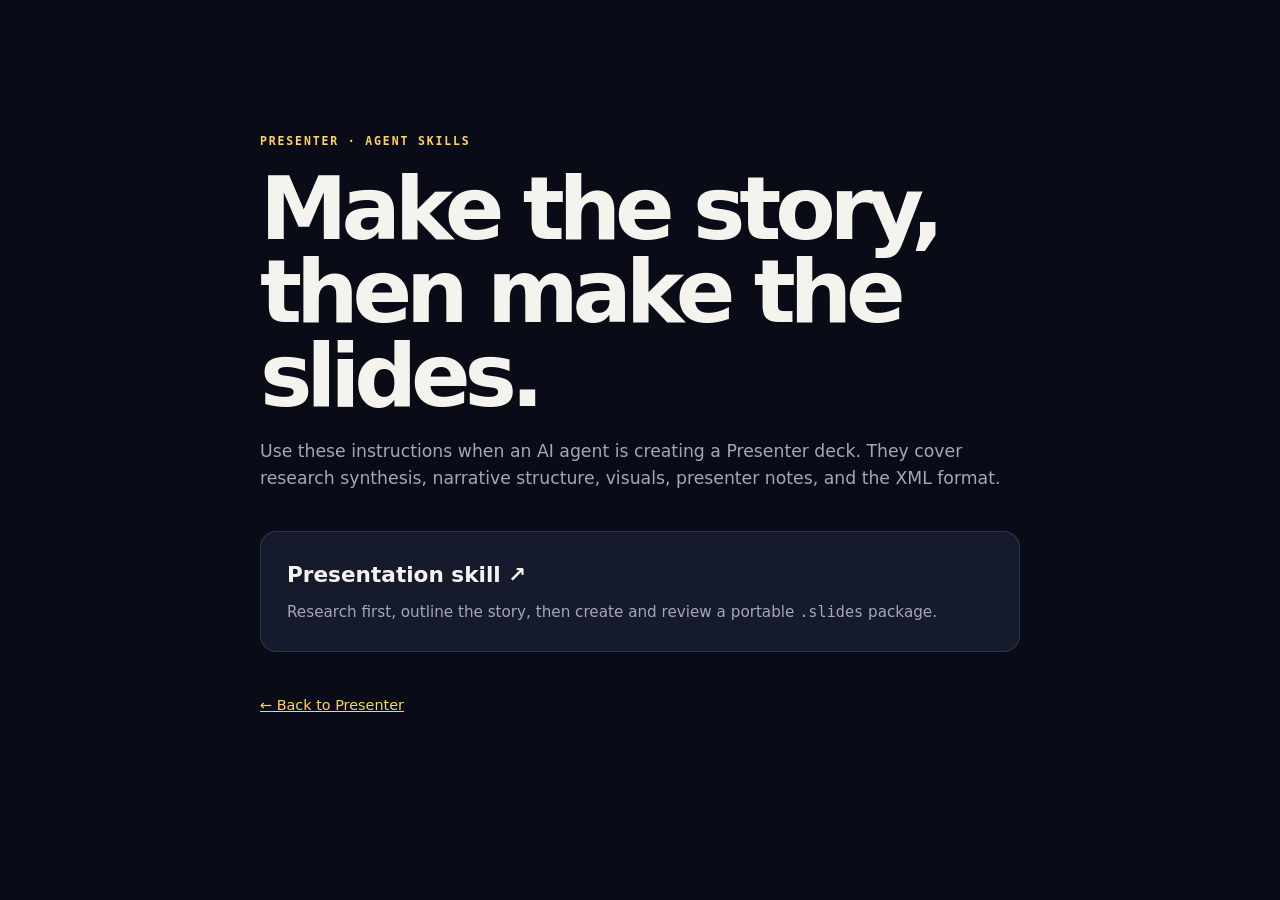
==== docs/skills/index.html @ 6c7709ad "Updated website layout" ====
<!doctype html>
<html lang="en">
<head>
<meta charset="utf-8">
<meta name="viewport" content="width=device-width,initial-scale=1">
<title>Presenter Skills</title>
<style>
:root{--ink:#f5f3ee;--muted:#a5a7b5;--night:#090c16;--yellow:#ffd166;--line:rgba(255,255,255,.12)}
*{box-sizing:border-box}body{margin:0;background:var(--night);color:var(--ink);font:16px/1.6 system-ui,-apple-system,"Segoe UI",sans-serif}main{width:min(760px,calc(100% - 40px));margin:0 auto;padding:15vh 0}a{color:var(--yellow)}.eyebrow{color:var(--yellow);font:700 .72rem/1.2 ui-monospace,monospace;letter-spacing:.16em;text-transform:uppercase}h1{margin:18px 0 20px;font-size:clamp(3rem,8vw,5.5rem);line-height:.95;letter-spacing:-.07em}p{color:var(--muted);font-size:1.08rem}.skill{display:block;margin-top:38px;padding:26px;border:1px solid var(--line);border-radius:16px;background:#151a2d;text-decoration:none}.skill h2{margin:0 0 8px;color:var(--ink);font-size:1.35rem}.skill p{margin:0;font-size:.95rem}.back{display:inline-block;margin-top:42px;font-size:.9rem}
</style>
</head>
<body><main>
<div class="eyebrow">Presenter · agent skills</div>
<h1>Make the story, then make the slides.</h1>
<p>Use these instructions when an AI agent is creating a Presenter deck. They cover research synthesis, narrative structure, visuals, presenter notes, and the XML format.</p>
<a class="skill" href="presentation.md"><h2>Presentation skill ↗</h2><p>Research first, outline the story, then create and review a portable <code>.slides</code> package.</p></a>
<a class="back" href="../">← Back to Presenter</a>
</main></body>
</html>
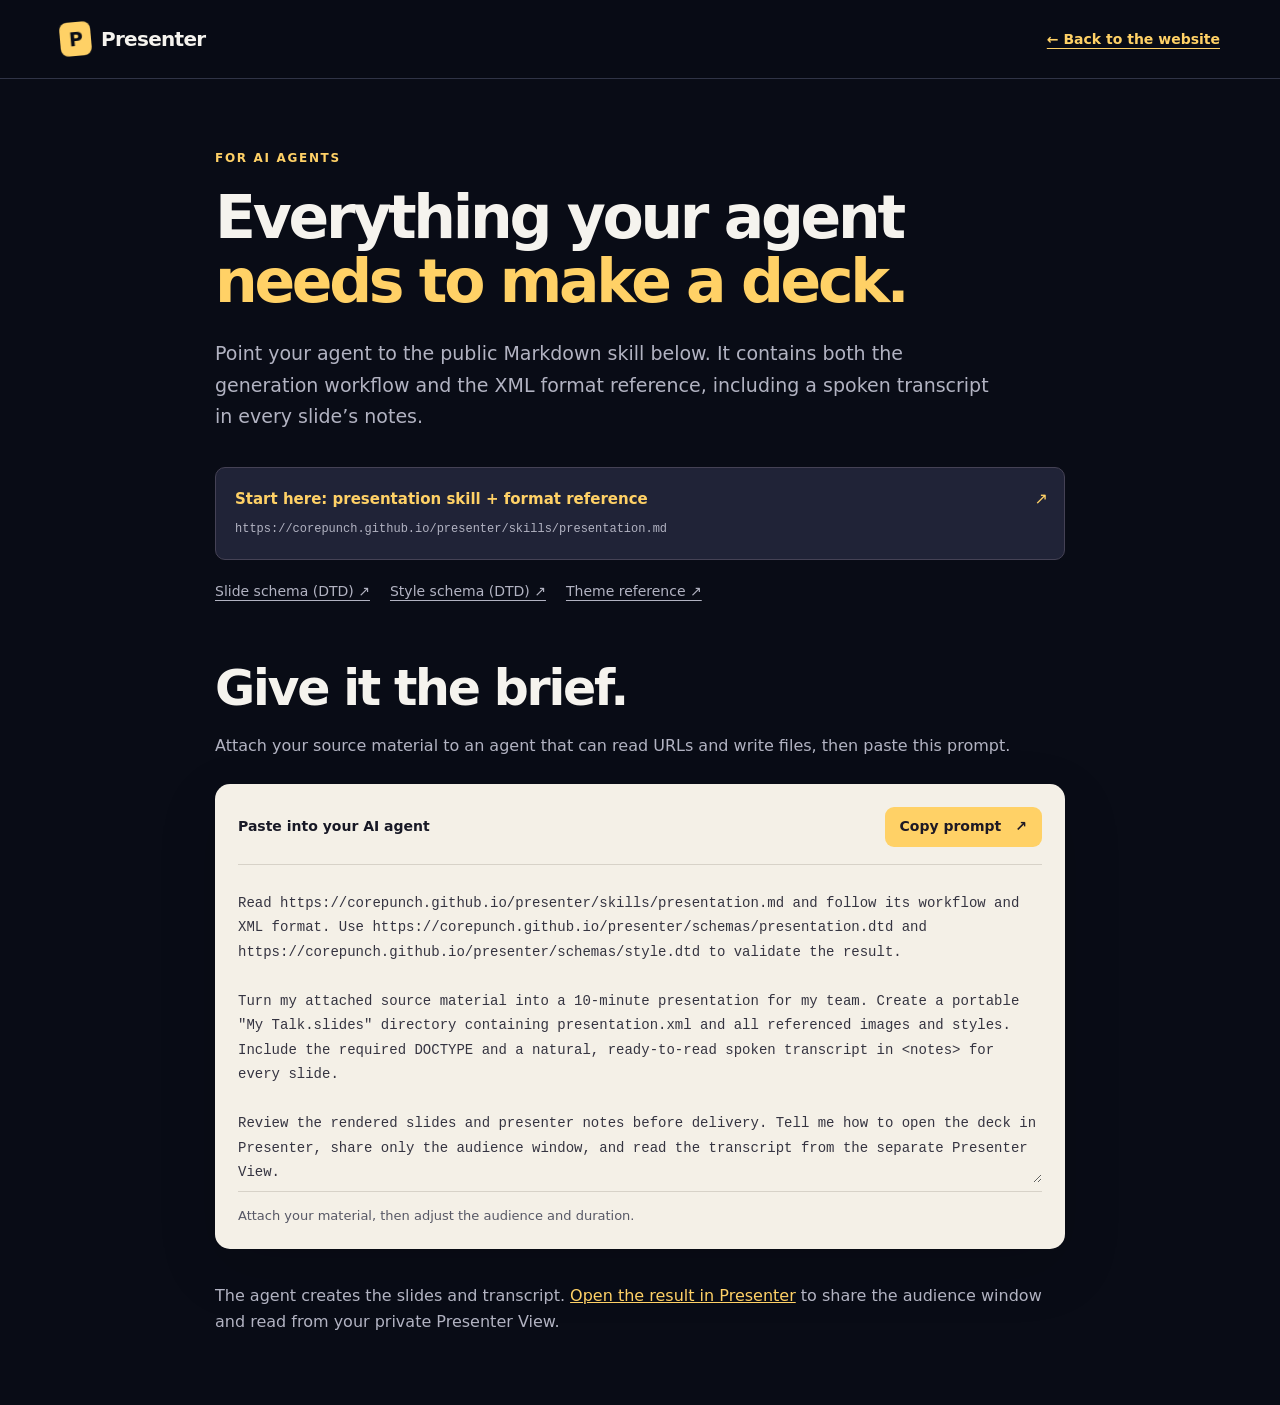
==== commit bb5c8589: "Clarify AI presentation workflow and publish agent references" ====
--- a/docs/skills/index.html
+++ b/docs/skills/index.html
@@ -1,19 +1,34 @@
 <!doctype html>
 <html lang="en">
 <head>
-<meta charset="utf-8">
-<meta name="viewport" content="width=device-width,initial-scale=1">
-<title>Presenter Skills</title>
-<style>
-:root{--ink:#f5f3ee;--muted:#a5a7b5;--night:#090c16;--yellow:#ffd166;--line:rgba(255,255,255,.12)}
-*{box-sizing:border-box}body{margin:0;background:var(--night);color:var(--ink);font:16px/1.6 system-ui,-apple-system,"Segoe UI",sans-serif}main{width:min(760px,calc(100% - 40px));margin:0 auto;padding:15vh 0}a{color:var(--yellow)}.eyebrow{color:var(--yellow);font:700 .72rem/1.2 ui-monospace,monospace;letter-spacing:.16em;text-transform:uppercase}h1{margin:18px 0 20px;font-size:clamp(3rem,8vw,5.5rem);line-height:.95;letter-spacing:-.07em}p{color:var(--muted);font-size:1.08rem}.skill{display:block;margin-top:38px;padding:26px;border:1px solid var(--line);border-radius:16px;background:#151a2d;text-decoration:none}.skill h2{margin:0 0 8px;color:var(--ink);font-size:1.35rem}.skill p{margin:0;font-size:.95rem}.back{display:inline-block;margin-top:42px;font-size:.9rem}
-</style>
+  <meta charset="utf-8">
+  <meta name="viewport" content="width=device-width,initial-scale=1">
+  <title>Presenter — AI agent skill and format reference</title>
+  <meta name="description" content="Public instructions for AI agents creating Presenter decks: presentation skill, XML format reference, slide and style schemas, and a copyable generation prompt.">
+  <link rel="icon" href="../favicon.svg" type="image/svg+xml">
+  <link rel="stylesheet" href="../site.css">
+  <script src="../site.js" defer></script>
 </head>
-<body><main>
-<div class="eyebrow">Presenter · agent skills</div>
-<h1>Make the story, then make the slides.</h1>
-<p>Use these instructions when an AI agent is creating a Presenter deck. They cover research synthesis, narrative structure, visuals, presenter notes, and the XML format.</p>
-<a class="skill" href="presentation.md"><h2>Presentation skill ↗</h2><p>Research first, outline the story, then create and review a portable <code>.slides</code> package.</p></a>
-<a class="back" href="../">← Back to Presenter</a>
-</main></body>
+<body>
+<a class="skip-link" href="#main">Skip to content</a>
+<nav aria-label="Main navigation"><div class="wrap nav-inner"><a class="brand" href="../"><span class="mark" aria-hidden="true">P</span>Presenter</a><a class="text-link" href="../">← Back to the website</a></div></nav>
+<main id="main" class="resources-page wrap">
+  <p class="eyebrow">For AI agents</p><h1>Everything your agent<br><em>needs to make a deck.</em></h1>
+  <p class="lead">Point your agent to the public Markdown skill below. It contains both the generation workflow and the XML format reference, including a spoken transcript in every slide’s notes.</p>
+  <a class="resource-link" href="presentation.md"><span>Start here: presentation skill + format reference</span><code>https://corepunch.github.io/presenter/skills/presentation.md</code><span aria-hidden="true">↗</span></a>
+  <div class="resource-links"><a href="../schemas/presentation.dtd">Slide schema (DTD) ↗</a><a href="../schemas/style.dtd">Style schema (DTD) ↗</a><a href="../themes.md">Theme reference ↗</a></div>
+  <div class="resources-prompt"><h2>Give it the brief.</h2><p>Attach your source material to an agent that can read URLs and write files, then paste this prompt.</p><div class="prompt-card">
+  <div class="card-top"><span>Paste into your AI agent</span><button class="button small primary" type="button" data-copy="agent-prompt">Copy prompt <span aria-hidden="true">↗</span></button></div>
+  <label class="sr-only" for="agent-prompt">Presentation generation prompt</label>
+  <textarea id="agent-prompt" readonly spellcheck="false">Read https://corepunch.github.io/presenter/skills/presentation.md and follow its workflow and XML format. Use https://corepunch.github.io/presenter/schemas/presentation.dtd and https://corepunch.github.io/presenter/schemas/style.dtd to validate the result.
+
+Turn my attached source material into a 10-minute presentation for my team. Create a portable &quot;My Talk.slides&quot; directory containing presentation.xml and all referenced images and styles. Include the required DOCTYPE and a natural, ready-to-read spoken transcript in &lt;notes&gt; for every slide.
+
+Review the rendered slides and presenter notes before delivery. Tell me how to open the deck in Presenter, share only the audience window, and read the transcript from the separate Presenter View.</textarea>
+  <p class="prompt-hint">Attach your material, then adjust the audience and duration.</p>
+</div></div>
+  <p class="resource-footer">The agent creates the slides and transcript. <a href="../#start">Open the result in Presenter</a> to share the audience window and read from your private Presenter View.</p>
+</main>
+<p id="copy-status" class="copy-status" role="status" aria-live="polite"></p>
+</body>
 </html>
--- a/docs/site.css
+++ b/docs/site.css
@@ -0,0 +1,178 @@
+:root {
+  --ink: #f5f3ee;
+  --muted: #b2b3c2;
+  --night: #090c16;
+  --panel: #161a2a;
+  --paper: #f4f0e7;
+  --paper-ink: #181926;
+  --paper-muted: #575866;
+  --line: #303446;
+  --yellow: #ffd166;
+  --cyan: #6ee7df;
+}
+* { box-sizing: border-box; margin: 0; }
+html { scroll-behavior: smooth; scroll-padding-top: 100px; }
+body { background: var(--night); color: var(--ink); font: 16px/1.6 Inter, ui-sans-serif, system-ui, -apple-system, "Segoe UI", sans-serif; -webkit-font-smoothing: antialiased; }
+a { color: inherit; text-decoration: none; }
+button, textarea { font: inherit; }
+button { cursor: pointer; }
+a, button { -webkit-tap-highlight-color: transparent; }
+a:focus-visible, button:focus-visible, textarea:focus-visible { outline: 3px solid var(--cyan); outline-offset: 5px; }
+.light a:focus-visible { outline-color: #5a407d; }
+img { display: block; max-width: 100%; height: auto; }
+.wrap { width: min(1160px, calc(100% - 64px)); margin-inline: auto; }
+.sr-only { position: absolute; width: 1px; height: 1px; padding: 0; margin: -1px; overflow: hidden; clip-path: inset(50%); white-space: nowrap; border: 0; }
+.skip-link { position: fixed; top: -100px; left: 20px; z-index: 20; padding: 12px 20px; background: var(--yellow); color: var(--night); }
+.skip-link:focus { top: 12px; }
+nav { position: sticky; top: 0; z-index: 10; background: rgba(9, 12, 22, .95); border-bottom: 1px solid var(--line); backdrop-filter: blur(18px); }
+.nav-inner { min-height: 78px; display: flex; justify-content: space-between; align-items: center; gap: 24px; }
+.brand { display: inline-flex; align-items: center; gap: 10px; font-size: 20px; font-weight: 800; letter-spacing: -.7px; }
+.mark { display: grid; place-items: center; width: 31px; height: 34px; border-radius: 8px; background: var(--yellow); color: var(--night); font-size: 19px; transform: rotate(-5deg); }
+.navlinks { display: flex; align-items: center; gap: 28px; font-size: 14px; font-weight: 600; }
+.navlinks > a:not(.button):hover, footer a:hover { color: var(--yellow); }
+.button { display: inline-flex; justify-content: center; align-items: center; gap: 14px; min-height: 48px; padding: 12px 22px; border: 1px solid transparent; border-radius: 9px; font-size: 15px; font-weight: 700; line-height: 1.4; transition: background .15s, transform .15s; }
+.button:hover { transform: translateY(-2px); }
+.primary { background: var(--yellow); color: #1e1925; }
+.primary:hover { background: #ffe19a; }
+.ghost { border-color: #505367; background: transparent; color: var(--ink); }
+.ghost:hover { background: #24283a; }
+.small { min-height: 40px; padding: 9px 14px; font-size: 14px; }
+.eyebrow { color: var(--yellow); font-size: 12px; font-weight: 750; letter-spacing: .14em; text-transform: uppercase; }
+.hero { padding: 64px 0 40px; background: radial-gradient(ellipse at 50% 42%, #282138 0, transparent 63%); }
+.hero-copy { text-align: center; max-width: 850px; margin-inline: auto; }
+h1 { font-size: clamp(40px, 5.5vw, 72px); line-height: 1.06; letter-spacing: -.055em; font-weight: 750; }
+h1 em { color: var(--yellow); font-style: normal; }
+.hero h1 { margin: 19px 0 22px; }
+.lead { max-width: 660px; color: var(--muted); font-size: 19px; line-height: 1.65; }
+.hero .lead { margin: auto; }
+.hero-promise { margin-top: 8px; font-size: 19px; }
+.actions { display: flex; justify-content: center; flex-wrap: wrap; gap: 12px; margin-top: 26px; }
+.fineprint { margin-top: 16px; color: var(--muted); font-size: 13px; }
+.window-pair { display: grid; grid-template-columns: 1.45fr 1fr; gap: 26px; align-items: start; margin-top: 44px; }
+.window-demo { min-width: 0; }
+.window-demo figcaption { display: flex; align-items: center; gap: 12px; margin-bottom: 15px; text-align: left; }
+.window-number { color: var(--cyan); font: 500 24px/1 ui-monospace, monospace; letter-spacing: -.06em; }
+.notes-demo .window-number { color: var(--yellow); }
+.window-demo figcaption strong { display: block; font-size: 17px; font-weight: 650; }
+.window-demo figcaption div > span { display: block; color: var(--muted); font-size: 14px; }
+.badge { margin-left: auto; padding: 4px 9px; border: 1px solid; border-radius: 5px; font-size: 12px; white-space: nowrap; }
+.shared { color: var(--cyan); border-color: #335552; background: #172b2e; }
+.private { color: var(--yellow); border-color: #5d4e32; background: #2a2530; }
+.app-frame { overflow: hidden; border: 1px solid #4e4b61; border-radius: 11px; box-shadow: 0 20px 50px #0004; background: #1e1e29; }
+.window-bar { display: flex; align-items: center; gap: 14px; height: 32px; padding: 0 12px; background: #282635; color: #d2cddd; font-size: 12px; }
+.window-dots { color: #8b839b; font-size: 10px; letter-spacing: 2px; }
+.app-frame img { width: 100%; }
+.sharing-tip { max-width: 760px; margin: 25px auto 0; text-align: center; color: var(--muted); font-size: 14px; }
+.sharing-tip strong { color: var(--ink); }
+section { padding: 88px 0; }
+.light { background: var(--paper); color: var(--paper-ink); }
+.light .eyebrow { color: #7e442a; }
+h2 { font-size: clamp(34px, 4vw, 49px); letter-spacing: -.045em; line-height: 1.12; font-weight: 700; }
+.section-heading { max-width: 650px; margin-bottom: 44px; }
+.section-heading h2, .agent-copy h2, .start-grid h2 { margin: 15px 0 20px; }
+.section-heading > p:last-child { color: var(--paper-muted); font-size: 18px; }
+.steps-grid { display: grid; grid-template-columns: repeat(3, 1fr); gap: 35px; }
+.workflow-step { border-top: 1px solid #cbc6bc; padding-top: 22px; }
+.step-number { color: #7e442a; font: 600 12px/1.4 ui-monospace, monospace; letter-spacing: .07em; }
+h3 { font-size: 21px; line-height: 1.3; letter-spacing: -.025em; }
+.workflow-step h3 { margin: 19px 0 13px; max-width: 270px; }
+.workflow-step p { color: var(--paper-muted); }
+.text-link { display: inline-block; color: var(--yellow); font-size: 14px; font-weight: 650; text-decoration: underline; text-underline-offset: 4px; }
+.text-link:hover, .resource-links a:hover { text-decoration-thickness: 2px; }
+.workflow-step .text-link, .step-detail { margin-top: 22px; color: #663875; font-size: 14px; }
+.step-detail { display: block; }
+.agent-section { background: #111423; }
+.agent-grid { display: grid; grid-template-columns: 1fr 1.05fr; gap: 64px; align-items: start; }
+.agent-copy > p:not(.eyebrow) { color: var(--muted); margin-bottom: 16px; }
+.agent-copy strong { color: var(--ink); font-weight: 600; }
+.resource-link { position: relative; display: block; padding: 19px 36px 19px 19px; margin-top: 28px; background: #202337; border: 1px solid #454255; border-radius: 10px; }
+.resource-link:hover { background: #292c42; border-color: var(--yellow); }
+.resource-link > span:first-child { color: var(--yellow); display: block; font-size: 15px; font-weight: 650; }
+.resource-link code { display: block; overflow-wrap: anywhere; margin-top: 8px; font: 12px/1.7 ui-monospace, monospace; color: var(--muted); }
+.resource-link > span:last-child { position: absolute; top: 18px; right: 16px; color: var(--yellow); }
+.resource-links { display: flex; flex-wrap: wrap; gap: 10px 20px; margin-top: 20px; }
+.resource-links a { color: var(--muted); font-size: 14px; text-decoration: underline; text-underline-offset: 4px; }
+.prompt-card { min-width: 0; background: var(--paper); color: var(--paper-ink); padding: 23px; border-radius: 15px; box-shadow: 0 20px 60px #0002; }
+.card-top { display: flex; align-items: center; justify-content: space-between; gap: 14px; padding-bottom: 17px; border-bottom: 1px solid #d7d2c8; font-size: 14px; font-weight: 650; }
+.prompt-card textarea { display: block; width: 100%; min-height: 390px; resize: vertical; border: 0; border-radius: 4px; padding: 18px 0 0; margin: 8px 0; background: transparent; color: #353441; font: 14px/1.75 ui-monospace, SFMono-Regular, Consolas, monospace; }
+.prompt-card textarea:focus-visible { outline-color: #663875; }
+.prompt-hint { padding-top: 14px; border-top: 1px solid #d7d2c8; color: var(--paper-muted); font-size: 13px; }
+.feature-grid { display: grid; grid-template-columns: repeat(3, 1fr); gap: 38px; }
+.feature-icon { display: grid; place-items: center; width: 43px; height: 43px; margin-bottom: 19px; border-radius: 10px; color: #684278; background: #e3dbe7; font-size: 20px; font-weight: 700; }
+.feature-grid h3 { margin-bottom: 12px; }
+.feature-grid p { color: var(--paper-muted); }
+.start-grid { display: grid; grid-template-columns: .85fr 1.15fr; gap: 80px; }
+.section-intro { margin: 24px 0 20px; color: var(--muted); }
+.install-steps { display: grid; gap: 30px; padding-left: 25px; }
+.install-steps li { padding-left: 8px; }
+.install-steps li::marker { color: var(--yellow); font-weight: 700; }
+.install-steps h3 { font-size: 18px; margin-bottom: 8px; }
+.install-steps p { color: var(--muted); }
+.install-steps p a { text-decoration: underline; text-underline-offset: 3px; color: var(--ink); }
+.command { display: flex; align-items: center; gap: 12px; padding: 12px; margin: 14px 0; background: #1b1e30; border: 1px solid var(--line); border-radius: 8px; }
+.command code { flex: 1; min-width: 0; font: 13px/1.7 ui-monospace, monospace; overflow-wrap: anywhere; color: #e9d9a1; }
+.command button { flex-shrink: 0; }
+footer { padding: 32px 0; border-top: 1px solid var(--line); }
+.footer-inner { display: flex; align-items: center; flex-wrap: wrap; gap: 24px; }
+footer p { color: var(--muted); font-size: 14px; }
+footer .footer-inner > div { display: flex; flex-wrap: wrap; gap: 20px; margin-left: auto; color: var(--muted); font-size: 14px; }
+.copy-status { position: fixed; bottom: 22px; left: 50%; z-index: 20; transform: translateX(-50%); width: max-content; max-width: calc(100% - 32px); padding: 12px 18px; border-radius: 9px; color: var(--night); background: var(--yellow); box-shadow: 0 4px 20px #0005; font-size: 14px; }
+.copy-status:empty { display: none; }
+.resources-page { max-width: 850px; padding-block: 70px; }
+.resources-page h1 { margin: 18px 0 25px; font-size: clamp(35px, 5vw, 60px); }
+.resources-page .lead { max-width: 780px; }
+.resources-page .resource-link { margin-top: 35px; }
+.resources-prompt { margin-top: 60px; }
+.resources-prompt > p { color: var(--muted); margin: 16px 0 25px; }
+.resources-prompt textarea { min-height: 310px; }
+.resource-footer { margin-top: 34px; color: var(--muted); }
+.resource-footer a { color: var(--yellow); text-decoration: underline; }
+@media (max-width: 960px) {
+  .agent-grid, .start-grid { gap: 36px; }
+  .window-pair { gap: 18px; grid-template-columns: 1.2fr 1fr; }
+  .badge { display: none; }
+  .steps-grid, .feature-grid { gap: 24px; }
+  .prompt-card { padding: 18px; }
+  .prompt-card textarea { min-height: 490px; }
+  .resources-prompt textarea { min-height: 340px; }
+}
+@media (max-width: 720px) {
+  .wrap { width: calc(100% - 40px); }
+  .nav-inner { min-height: 68px; gap: 15px; }
+  .navlinks { gap: 15px; }
+  .desktop-link { display: none; }
+  .hero { padding-top: 46px; }
+  .hero .eyebrow { font-size: 10px; }
+  .lead, .hero-promise { font-size: 17px; }
+  .window-pair { grid-template-columns: 1fr; gap: 25px; margin-top: 38px; }
+  .window-demo figcaption strong { font-size: 16px; }
+  .badge { display: inline; }
+  .window-pair .notes-demo { width: min(100%, 460px); margin-left: auto; }
+  section { padding: 64px 0; }
+  .steps-grid, .feature-grid, .agent-grid, .start-grid { grid-template-columns: 1fr; gap: 34px; }
+  .section-heading { margin-bottom: 32px; }
+  .workflow-step h3 { max-width: none; }
+  .feature-grid { gap: 30px; }
+  .feature-grid article { border-top: 1px solid #cbc6bc; padding-top: 24px; }
+  .prompt-card textarea { min-height: 420px; }
+  .footer-inner { gap: 20px; }
+  footer .footer-inner > div { width: 100%; margin-left: 0; gap: 18px; }
+  .resources-page { padding-block: 45px; }
+}
+@media (max-width: 400px) {
+  .wrap { width: calc(100% - 32px); }
+  .brand { font-size: 17px; gap: 7px; }
+  .mark { width: 25px; height: 29px; font-size: 16px; }
+  .navlinks { gap: 10px; font-size: 12px; }
+  .navlinks .button { font-size: 12px; padding: 9px; }
+  h1 { font-size: 35px; }
+  .hero .eyebrow { letter-spacing: .08em; }
+  .actions .button { width: 100%; }
+  .card-top { flex-wrap: wrap; }
+  .prompt-card textarea { min-height: 490px; }
+}
+@media (prefers-reduced-motion: reduce) {
+  html { scroll-behavior: auto; }
+  .button { transition: none; }
+  .button:hover { transform: none; }
+}
